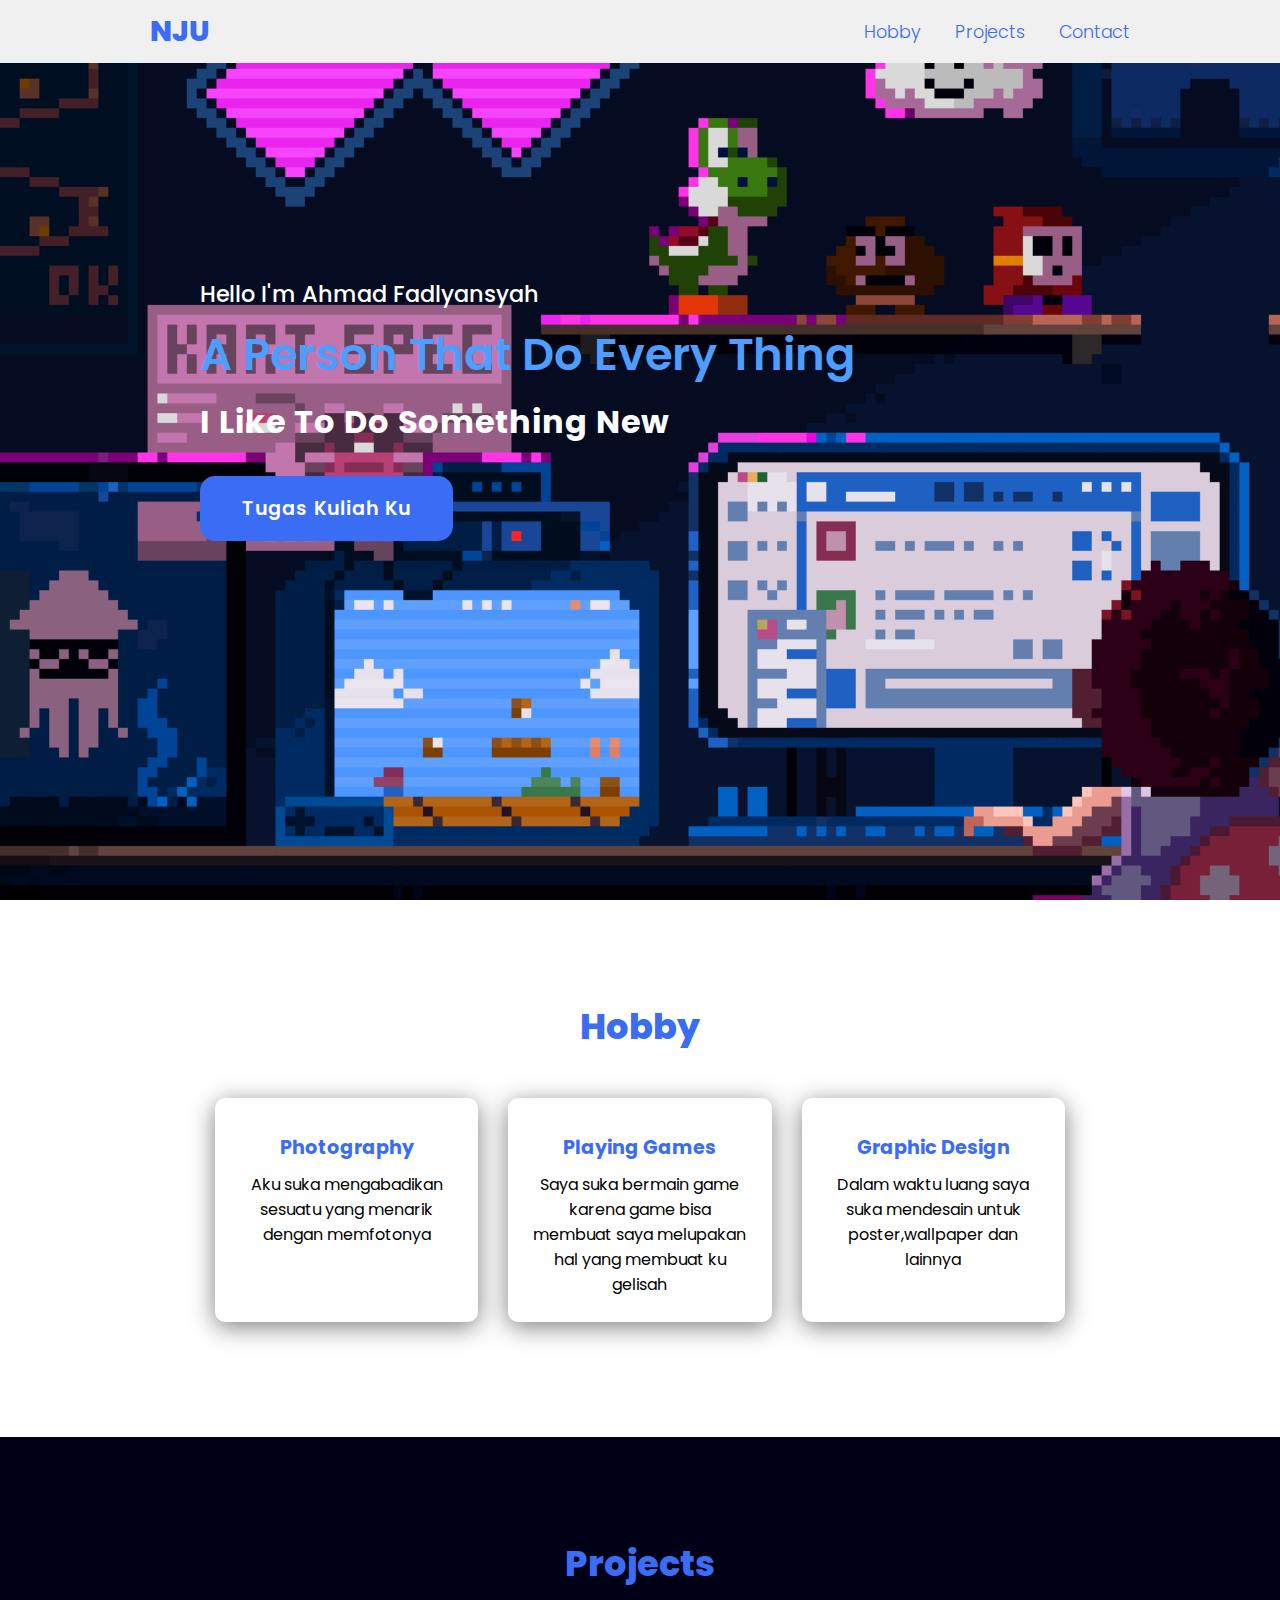
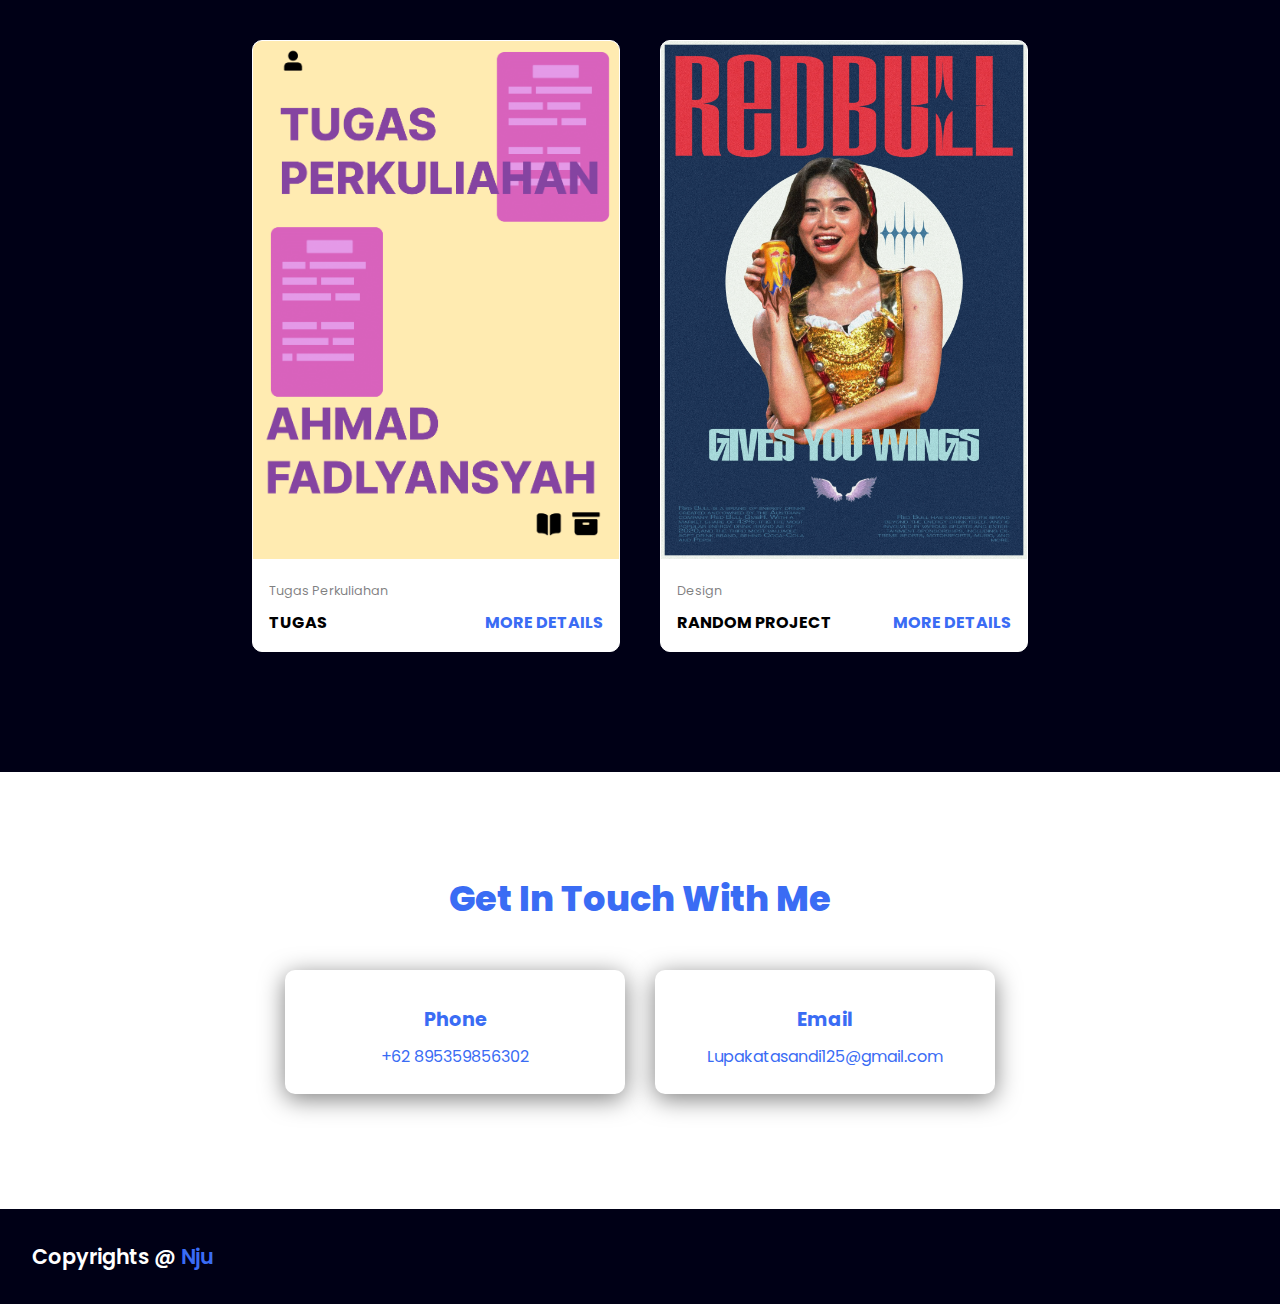
==== index.html @ f4922a9e "Update index.html" ====
<!DOCTYPE html>
<html lang="en">
<head>
    <meta charset="UTF-8">
    <meta http-equiv="X-UA-Compatible" content="IE=edge">
    <meta name="viewport" content="width=device-width, initial-scale=1.0">
    <link rel="stylesheet" href="css/style.css">
    <link rel="stylesheet" href="https://cdnjs.cloudflare.com/ajax/libs/font-awesome/6.0.0-beta3/css/all.min.css" integrity="sha512-Fo3rlrZj/k7ujTnHg4CGR2D7kSs0v4LLanw2qksYuRlEzO+tcaEPQogQ0KaoGN26/zrn20ImR1DfuLWnOo7aBA==" crossorigin="anonymous" referrerpolicy="no-referrer" />
    <link rel="apple-touch-icon" sizes="180x180" href="/apple-touch-icon.png">
    <link rel="icon" type="image/png" sizes="32x32" href="ico/favicon-32x32.png">
    <link rel="icon" type="image/png" sizes="16x16" href="ico/favicon-16x16.png">
    <link rel="manifest" href="ico/site.webmanifest">    <title>NJU;C</title>
</head>
<body>
    <header>
        <a class="logo" href="#">NJU</a>
        <nav class="navigation">
            <a href="#services">Hobby</a>
            <a href="#projects">Projects</a>
            <a href="#contact">Contact</a>
        </nav>
    </header>
    <section class="main" id="home">
        <div class="up">
            <a href="#home" class="btn-up"><i class="fas fa-arrow-alt-circle-up"></i></a> 
        </div>
        <div class="text">
            <h2>Hello I'm Ahmad Fadlyansyah<br><span>A Person That Do Every Thing</span></h2>
            <h3>I Like To Do Something New</h3>
            <a href="#projects" class="main-btn">Tugas Kuliah Ku</a>
        <div class="social-icons">
            <a href="" class="fb" target="_blank"><i class="fab fa-facebook"></i></a>
            <a href="" class="tw" target="_blank"><i class="fab fa-twitter"></i></a>
            <a href="https://www.instagram.com/nju_x/" class="ig" target="_blank"><i class="fab fa-instagram"></i></a>
            <a href="https://github.com/Njusx" class="gh" target="_blank"><i class="fab fa-github" ></i></a>
        </div>    
        </div>
    </section>
    <section class="cards" id="services">
        <h1 class="title">Hobby</h1>
        <div class="content">
            <div class="card">
                <div class="icon">
                     <i class="fas fa-terminal"></i>
                </div>
                <div class="info">
                    <h3>Photography</h3>
                    <p>Aku suka mengabadikan sesuatu yang menarik dengan memfotonya</p>
                </div>
            </div>
            <div class="card">
                <div class="icon">
                     <i class="fas fa-database"></i>
                </div>
                <div class="info">
                    <h3>Playing Games</h3>
                    <p>Saya suka bermain game karena game bisa membuat saya melupakan hal yang membuat ku gelisah</p>
                </div>
            </div>
            <div class="card">
                <div class="icon">
                     <i class="fas fa-pen-nib"></i>
                </div>
                <div class="info">
                    <h3>Graphic Design</h3>
                    <p>Dalam waktu luang saya suka mendesain untuk poster,wallpaper dan lainnya</p>
                </div>
            </div>
        </div>
    </section>
    <section class="projects" id="projects">
        <h2 class="title">Projects</h2>
        <div class="content">
            <div class="project-card">
                <div class="project-image">
                    <img src="images/p3.png" alt="Mountain-image">
                </div>
            <div class="project-info">
                <p class="project-catogrey">Tugas Perkuliahan</p>
                <strong class="project-title">
                    <span>Tugas</span>
                    <a class="more-details" href="#" target="_blank">More Details</a>
                </strong>
            </div>
            </div>
            <div class="project-card">
                <div class="project-image">
                    <img src="images/p2.jpg" alt="Mountain-image">
                </div>
            <div class="project-info">
                <p class="project-catogrey">Design</p>
                <strong class="project-title">
                    <span>Random Project</span>
                    <a class="more-details" href="#" target="_blank">More Details</a>
                </strong>
            </div>
            </div>
        </div>
    </section>
    <section class="contact" id="contact">
        <h2 class="title">Get In Touch With Me</h2>
        <div class="content">
            <div class="card">
                <div class="icon">
                    <i class="fas fa-phone"></i>
                </div>
                <div class="info">
                    <h3>Phone</h3>
                    <p><a href="tel:+62895359856302" target="_blank">+62 895359856302</a></p>
                </div>
            </div>
            <div class="card">
                <div class="icon">
                    <i class="fas fa-envelope"></i>
                </div>
                <div class="info">
                    <h3>Email</h3>
                    <p><a href="" target="_blank">Lupakatasandi125@gmail.com</a></p>
                </div>
            </div>
        </div>
    </section>
    <footer class="footer">
        <p class="footer-title">Copyrights @ <span>Nju</span></p>
        <div class="social-icons">
            <a href="" class="fb" target="_blank"><i class="fab fa-facebook"></i></a>
            <a href="" class="tw" target="_blank"><i class="fab fa-twitter"></i></a>
            <a href="https://www.instagram.com/nju_x/" class="ig" target="_blank"><i class="fab fa-instagram"></i></a>
            <a href="https://github.com/Njusx" class="gh" target="_blank"><i class="fab fa-github" ></i></a>
        </div>    
    </footer>
</body>
</html>
---- css/style.css ----
@import url('https://fonts.googleapis.com/css2?family=Poppins:ital,wght@1,800&display=swap');

* {
    padding: 0;
    margin: 0;
    box-sizing: border-box;
    scroll-behavior: smooth;
    font-family: Poppins, sans-serif;
}

header {
    background-color: #f0f0f0;
    position: fixed;
    display: flex;
    justify-content: space-between;
    align-items: center;
    z-index: 1000;
    width: 100%;
    padding: 10px 150px;
}

.logo {
    text-decoration: none;
    color: #3a6cf4;
    font-size: 1.8em;
    font-weight: 800;
    text-transform: uppercase;
}

.navigation a {
    text-decoration: none;
    color: #3a6cf4;
    font-size: 1.1em;
    font-weight: 300;
    padding-left: 30px;
}

.navigation a:hover {
    color: purple;
}

.fb,
.tw,
.ig,
.gh {
    font-size: 1.7em;
    padding-right: 30px;
    color: #fff;
}

.fb:hover {
    color: #0041f5;
}

.tw:hover {
    color: #2495b1;
}

.ig:hover {
    color: #db2d7b;
}

.gh:hover {
    color: #b37708;
}

section {
    padding: 100px 200px;
}

.main {
    width: 100%;
    min-height: 100vh;
    display: flex;
    align-items: center;
    background-image:url("../images/bg.gif");
    background-repeat: no-repeat;
    background-size: cover;
    background-attachment: fixed;
}

.main h2 {
    color: #fff;
    font-weight: 500;
    font-size: 1.4em;
}

.main h2 span {
    color: #4e9eff;
    font-size: 2em;
    font-weight: 600;
    display: inline-block;
    margin-top: 10px;
    position: relative;
}

.main h3 {
    color: #fff;
    font-size: 2em;
    font-weight: 700;
    letter-spacing: 1px;
    margin-top: 10px;
    margin-bottom: 30px;
}

.main-btn {
    text-decoration: none;
    color: #fff;
    background-color: #3a6cf4;
    font-size: 1.2em;
    font-weight: 600;
    display: inline-block;
    padding: 0.9375em 2.1875em;
    letter-spacing: 1px;
    border-radius: 15px;
    margin-bottom: 40px;
    transition: 0.7s ease;
}

.main-btn:hover {
    background-color: #0a49f6;
    transform: scale(1.1);
}

.title {
    display: flex;
    justify-content: center;
    color: #3a6cf4;
    font-size: 2.2em;
    font-weight: 800;
    margin-bottom: 30px;
}

.content {
    display: flex;
    justify-content: center;
    flex-direction: row;
    flex-wrap: nowrap;
}

.card {
    background-color: #fff;
    width: 21.25em;
    box-shadow: 0 5px 25px rgba(1 1 1 /50%);
    border-radius: 10px;
    padding: 25px;
    margin: 15px;
    transition: 0.7s ease;
}

.card:hover {
    transform: scale(1.1);
}

.icon {
    color: #3a6cf4e8;
    font-size: 8em;
    text-align: center;
}

.info h3 {
    color: #3a6cf4;
    font-size: 1.2em;
    font-weight: 700;
    margin: 10px;
}

.info {
    text-align: center;
}

.info a {
    text-decoration: none;
    color: #3a6cf4;
}

.info a:hover {
    color: #0a49f6;
}

.projects {
    background-color: #000016;
}

.project .content {
    margin-top: 30px;
}

.project-card {
    background-color: #fff;
    border: 1px solid #fff;
    min-height: 14em;
    width: 23em;
    overflow: hidden;
    border-radius: 10px;
    margin: 20px;
    transition: 0.7s ease;
}

.project-image img {
    width: 100%;
}

.project-card:hover {
    transform: scale(1.1);
}

.project-card:hover .project-image {
    opacity: 0.8;
}

.project-info {
    padding: 1em;
}

.project-catogrey {
    font-size: 0.8em;
    color: rgb(1 1 1 /50%);
}

.project-title {
    display: flex;
    justify-content: space-between;
    text-transform: uppercase;
    margin-top: 10px;
}

.more-details {
    text-decoration: none;
    color: #3a6cf4;
}

.more-details:hover {
    color: purple;
}

.up {
    text-align: center;
    font-size: 2.30em;
}

.up .btn-up {
    text-decoration: none;
    color: #3a6cf4;
    font-weight: 600;
    display: flex;
    transition: 0.7s ease;
    position: fixed;
    right: 10px;
    bottom: 5px;
    cursor: pointer;
}

.btn-up:hover {
    color: #0a49f6;
    transform: scale(1.1);
}

.footer {
    background-color: #000016;
    color: #fff;
    padding: 2em;
    display: flex;
    justify-content: space-between;
}

.footer-title {
    font-size: 1.3em;
    font-weight: 600;
}

.footer-title span {
    color: #3a6cf4;
}

.footer-title span:hover {
    color: #0a49f6;
}

.footer .social-icons a {
    font-size: 1.3em;
    padding: 0 12px 0 0;
}

@media(max-width:1023px) {
    header {
        padding: 12px 20px;
    }

    .navigation a {
        padding-left: 10px;
    }

    .title {
        font-size: 1.8em;
    }

    section {
        padding: 80px 20px;
    }

    .main h2 {
        font-size: 1em;
    }

    .main h3 {
        font-size: 1.6em;
    }

    .content {
        flex-direction: column;
        align-items: center;
    }
}

@media(max-width:641px) {
    body {
        font-size: 12px;
    }

    .main h2 {
        font-size: 0.8em;
    }

    .main h3 {
        font-size: 1.4em;
    }
}

@media(max-width:300px) {
    body {
        font-size: 12px;
    }
}
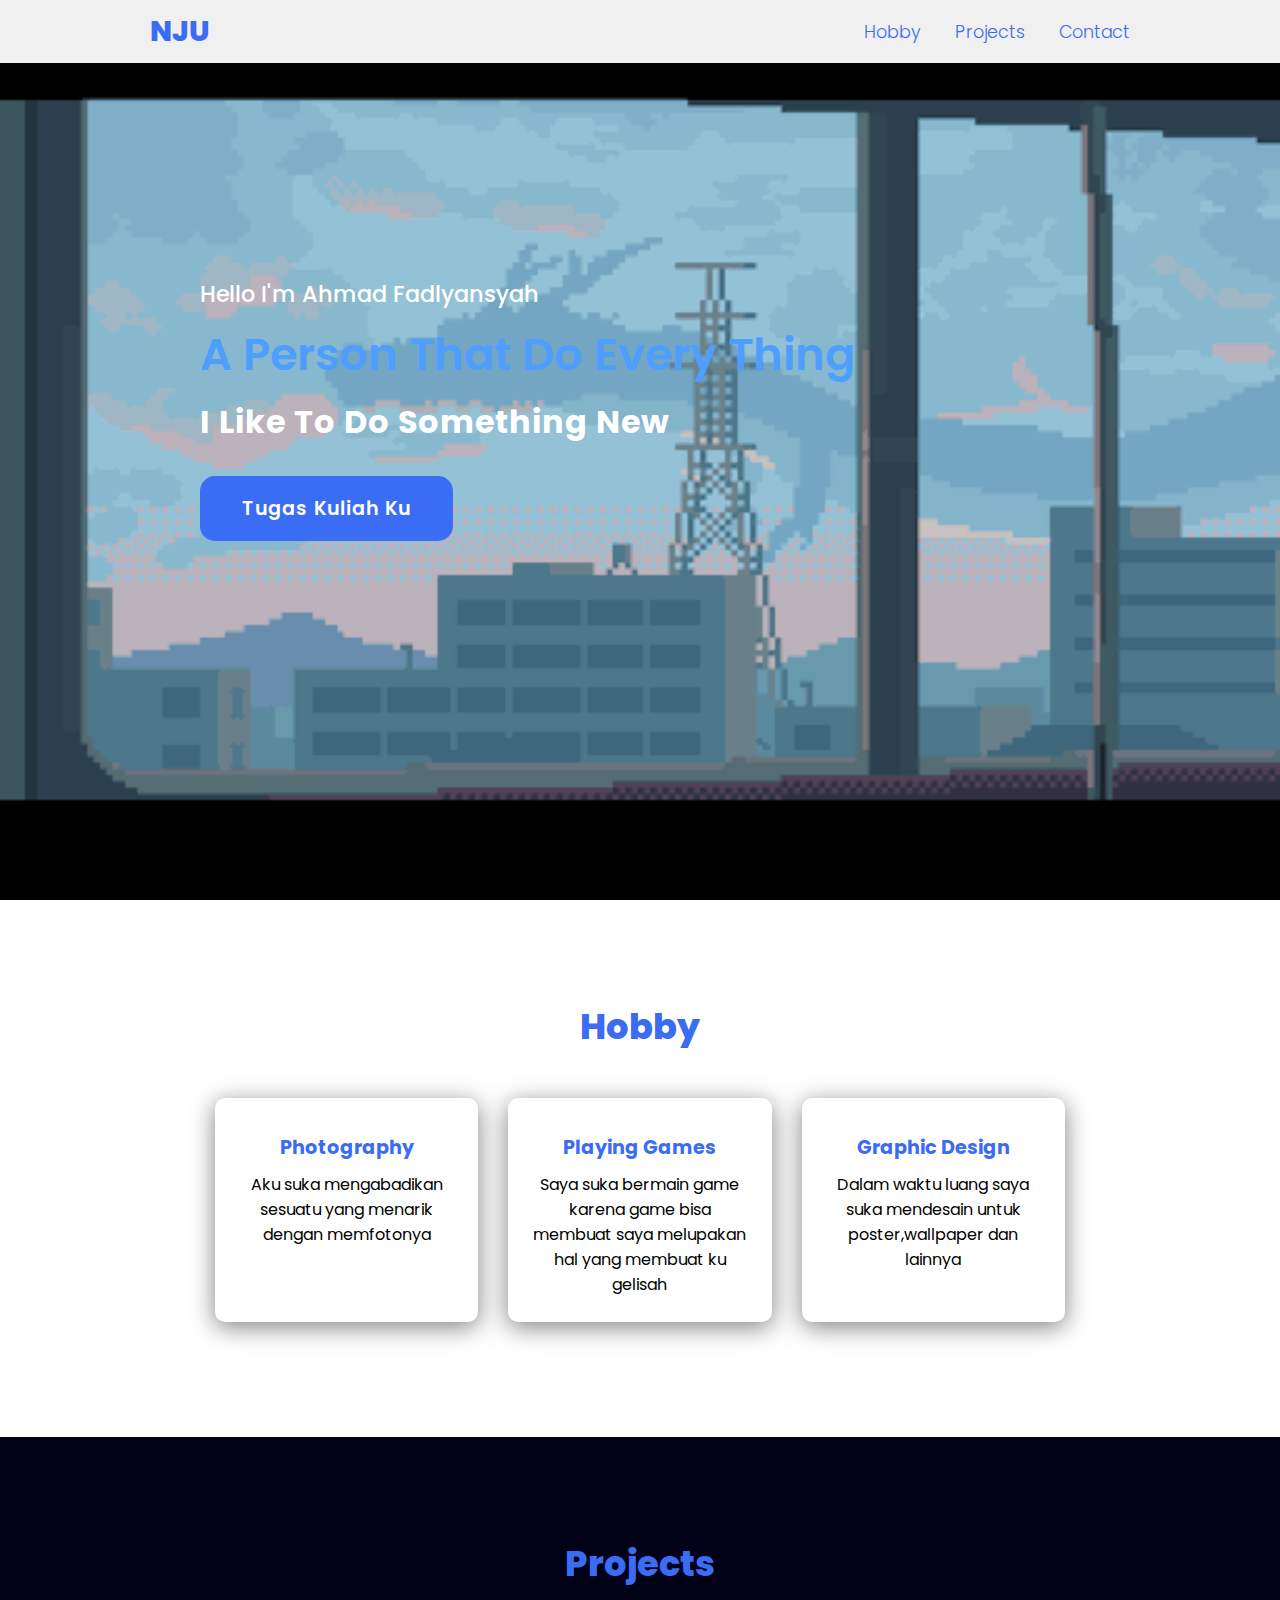
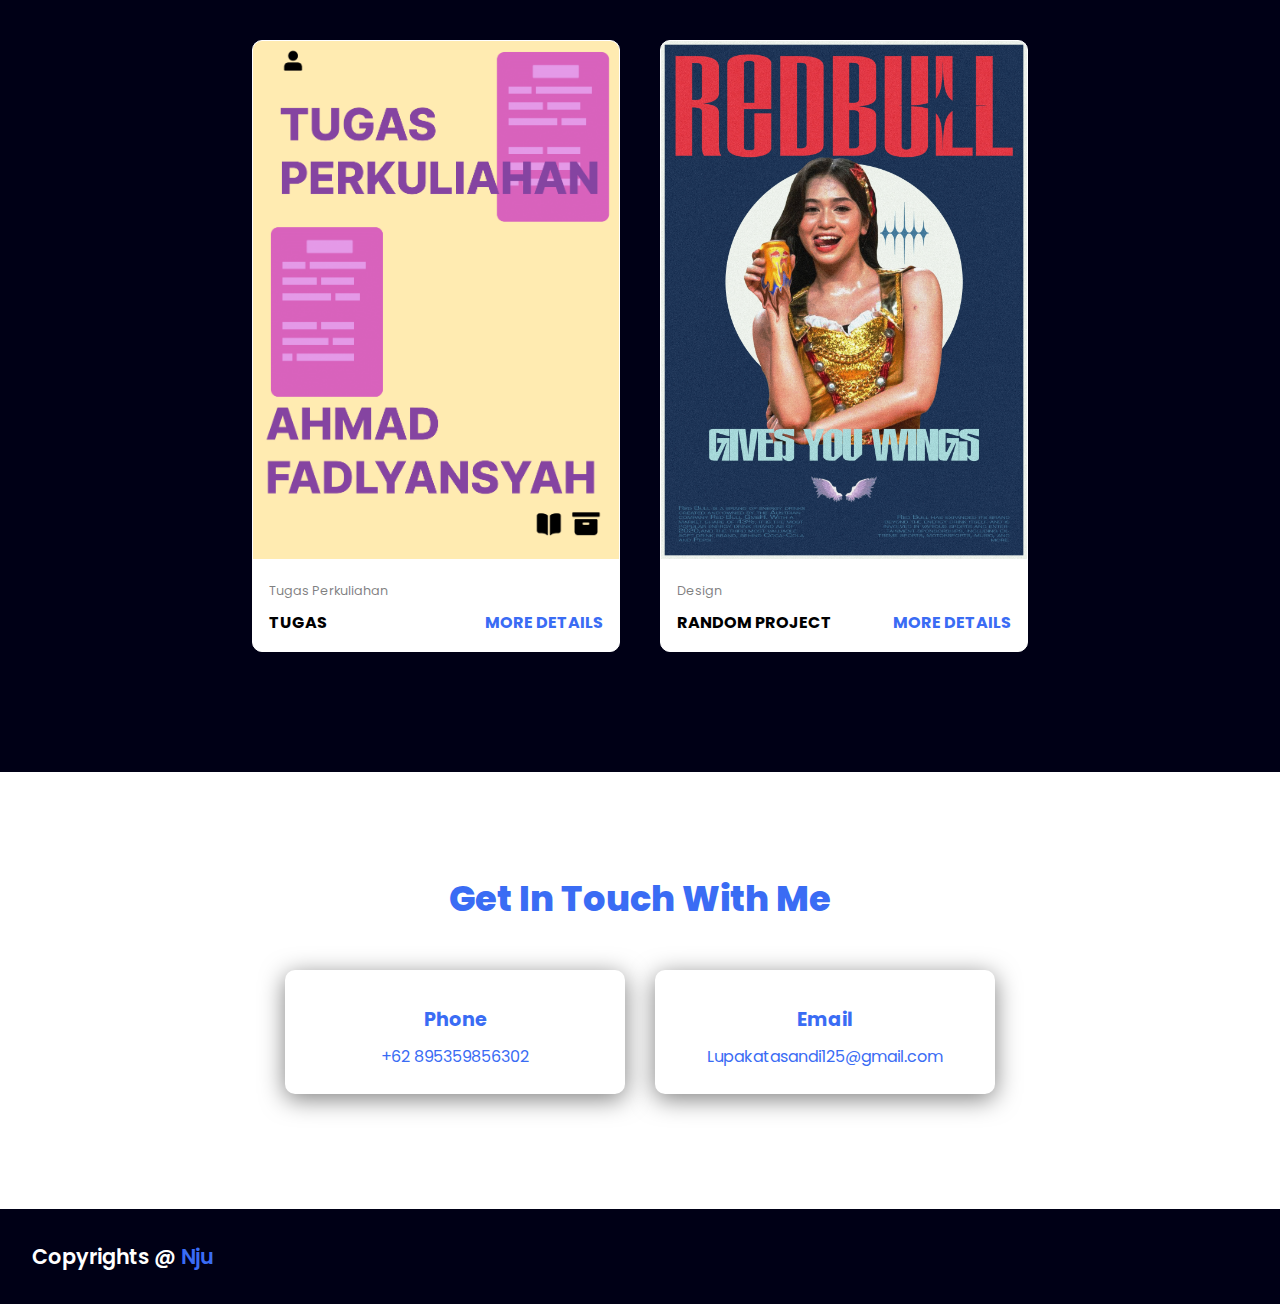
==== commit 9d55dc53: "Update index.html" ====
--- a/index.html
+++ b/index.html
@@ -79,7 +79,7 @@
                 <p class="project-catogrey">Tugas Perkuliahan</p>
                 <strong class="project-title">
                     <span>Tugas</span>
-                    <a class="more-details" href="#" target="_blank">More Details</a>
+                    <a class="more-details" href="Tugas.html" target="_blank">More Details</a>
                 </strong>
             </div>
             </div>
--- a/css/style.css
+++ b/css/style.css
@@ -73,7 +73,7 @@
     min-height: 100vh;
     display: flex;
     align-items: center;
-    background-image:url("../images/bg.gif");
+    background-image:url("../images/W1.gif");
     background-repeat: no-repeat;
     background-size: cover;
     background-attachment: fixed;
@@ -331,4 +331,4 @@
     body {
         font-size: 12px;
     }
-}+}
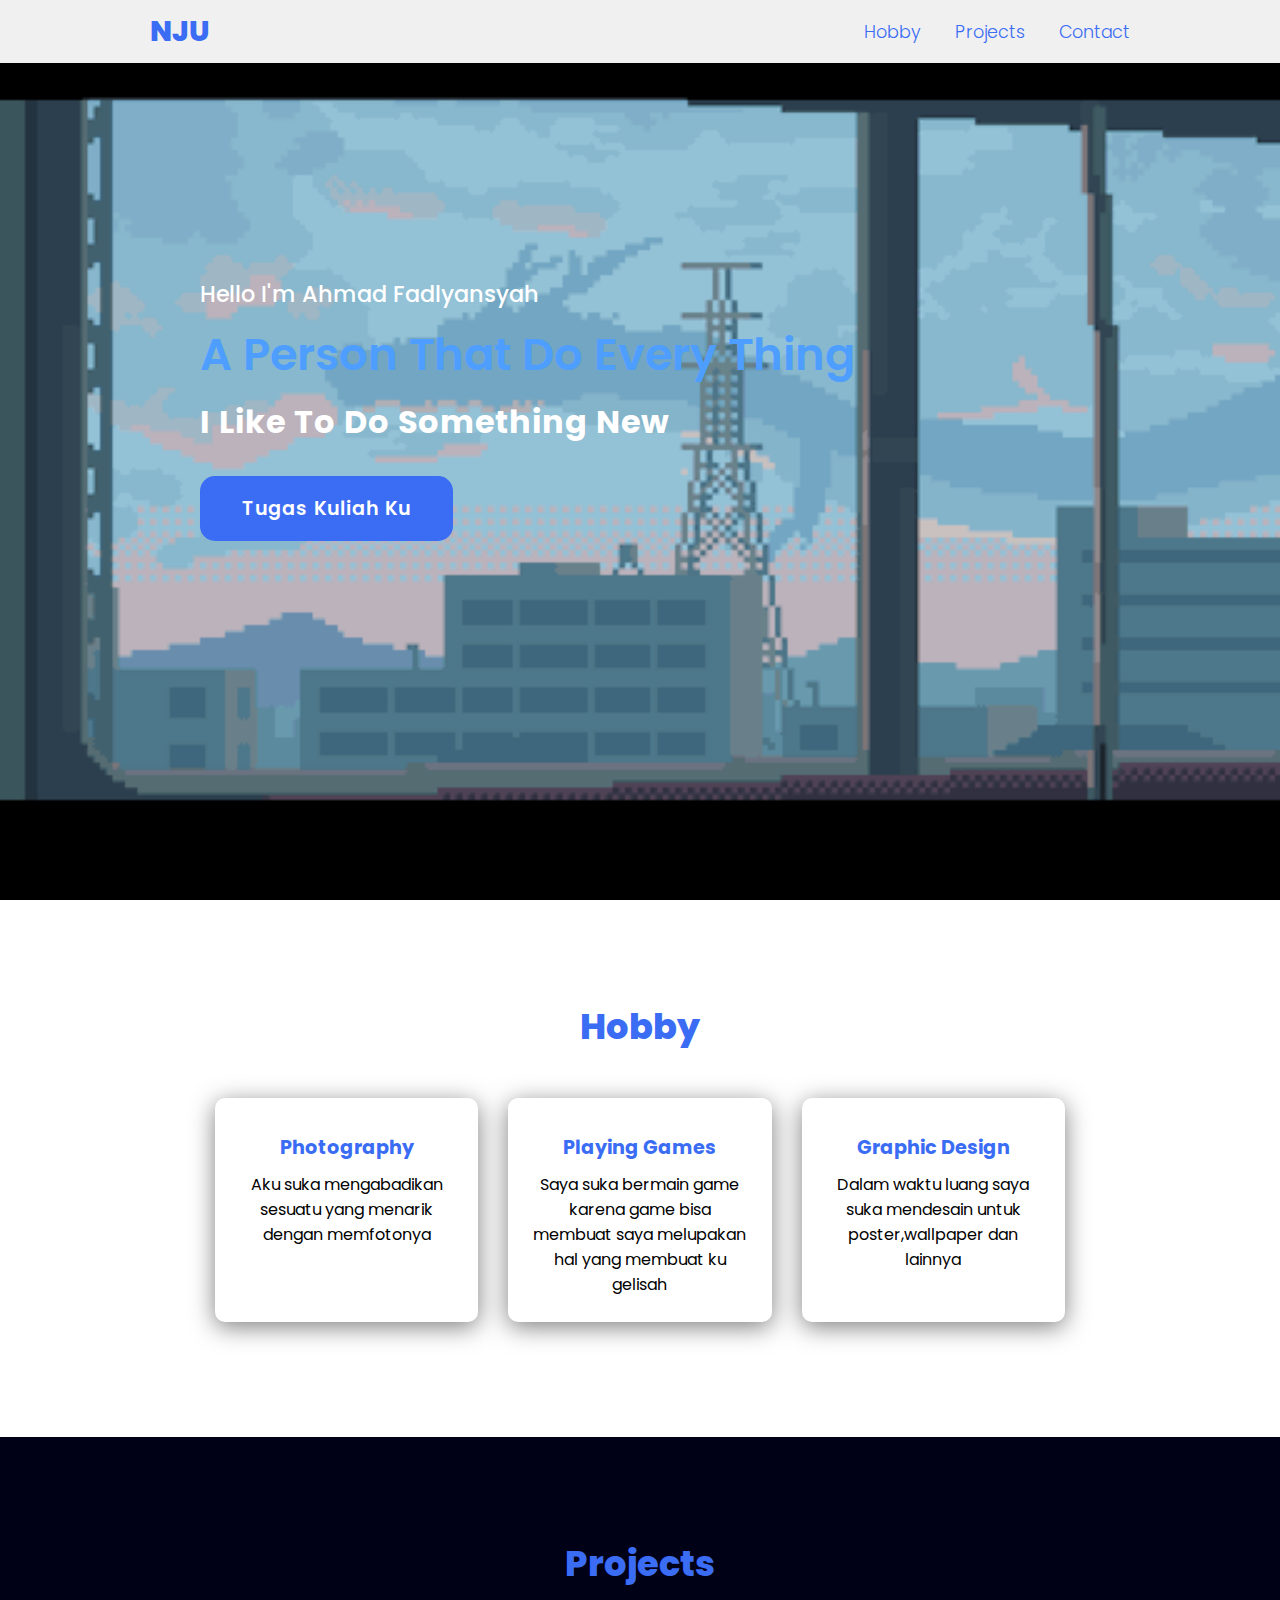
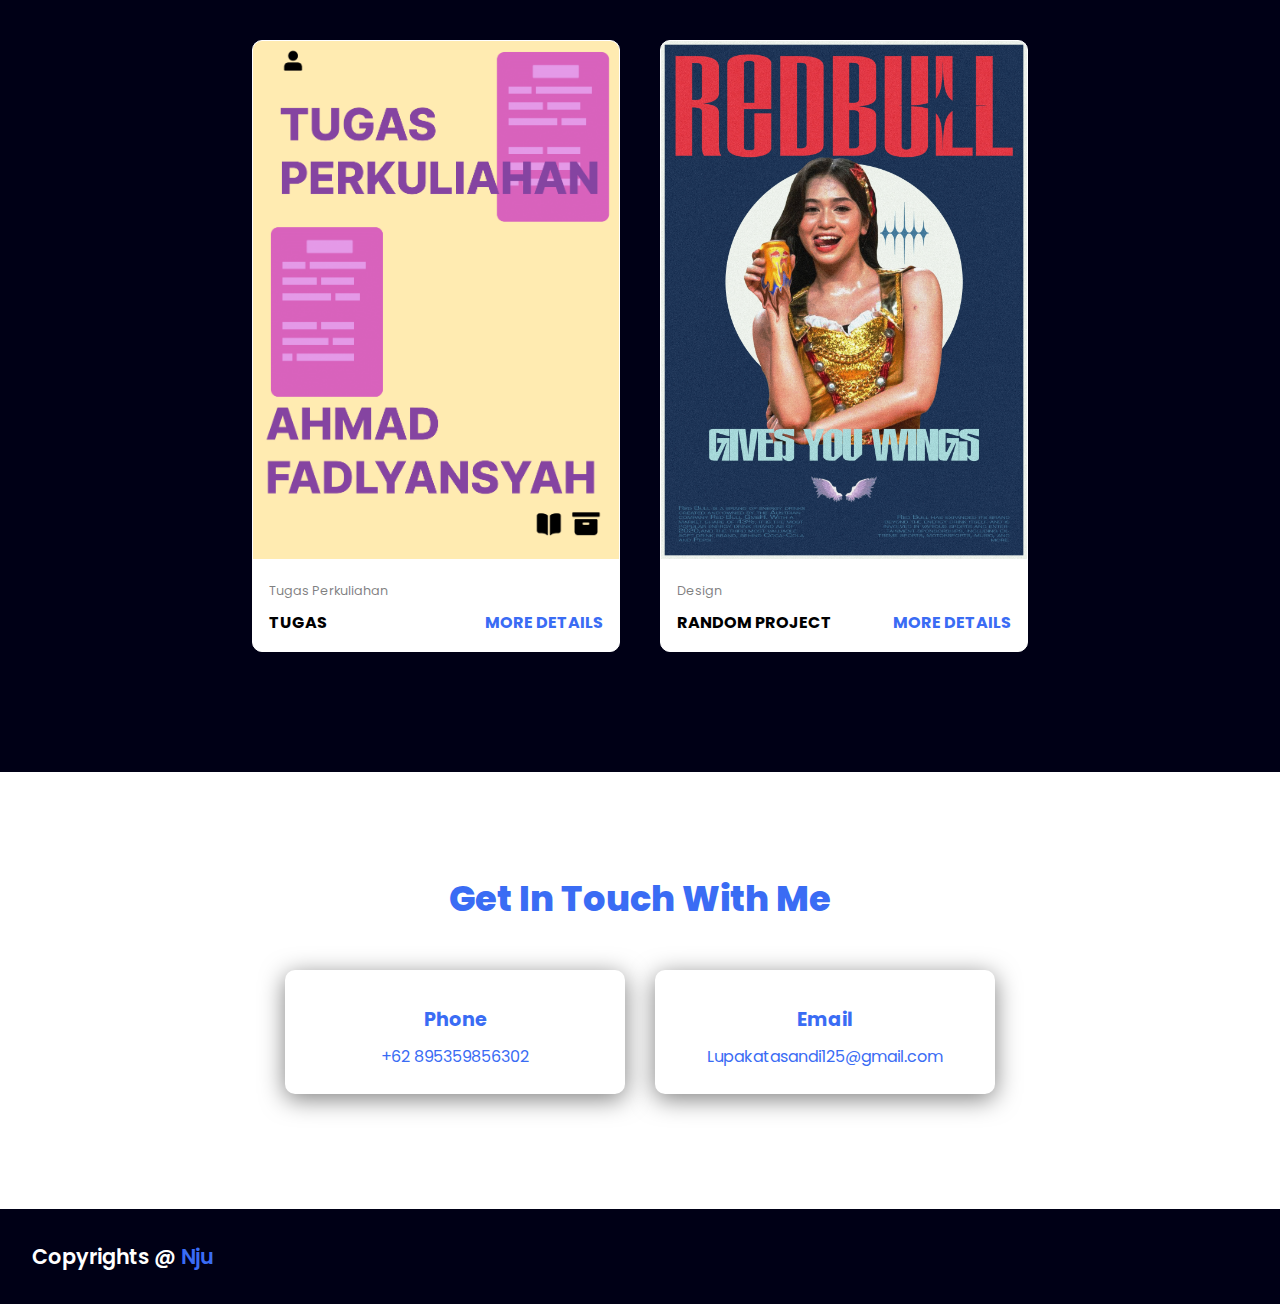
==== commit 55811fa7: "Update index.html" ====
--- a/index.html
+++ b/index.html
@@ -79,7 +79,7 @@
                 <p class="project-catogrey">Tugas Perkuliahan</p>
                 <strong class="project-title">
                     <span>Tugas</span>
-                    <a class="more-details" href="Tugas.html" target="_blank">More Details</a>
+                    <a class="more-details" href="Tugas.html" target="">More Details</a>
                 </strong>
             </div>
             </div>
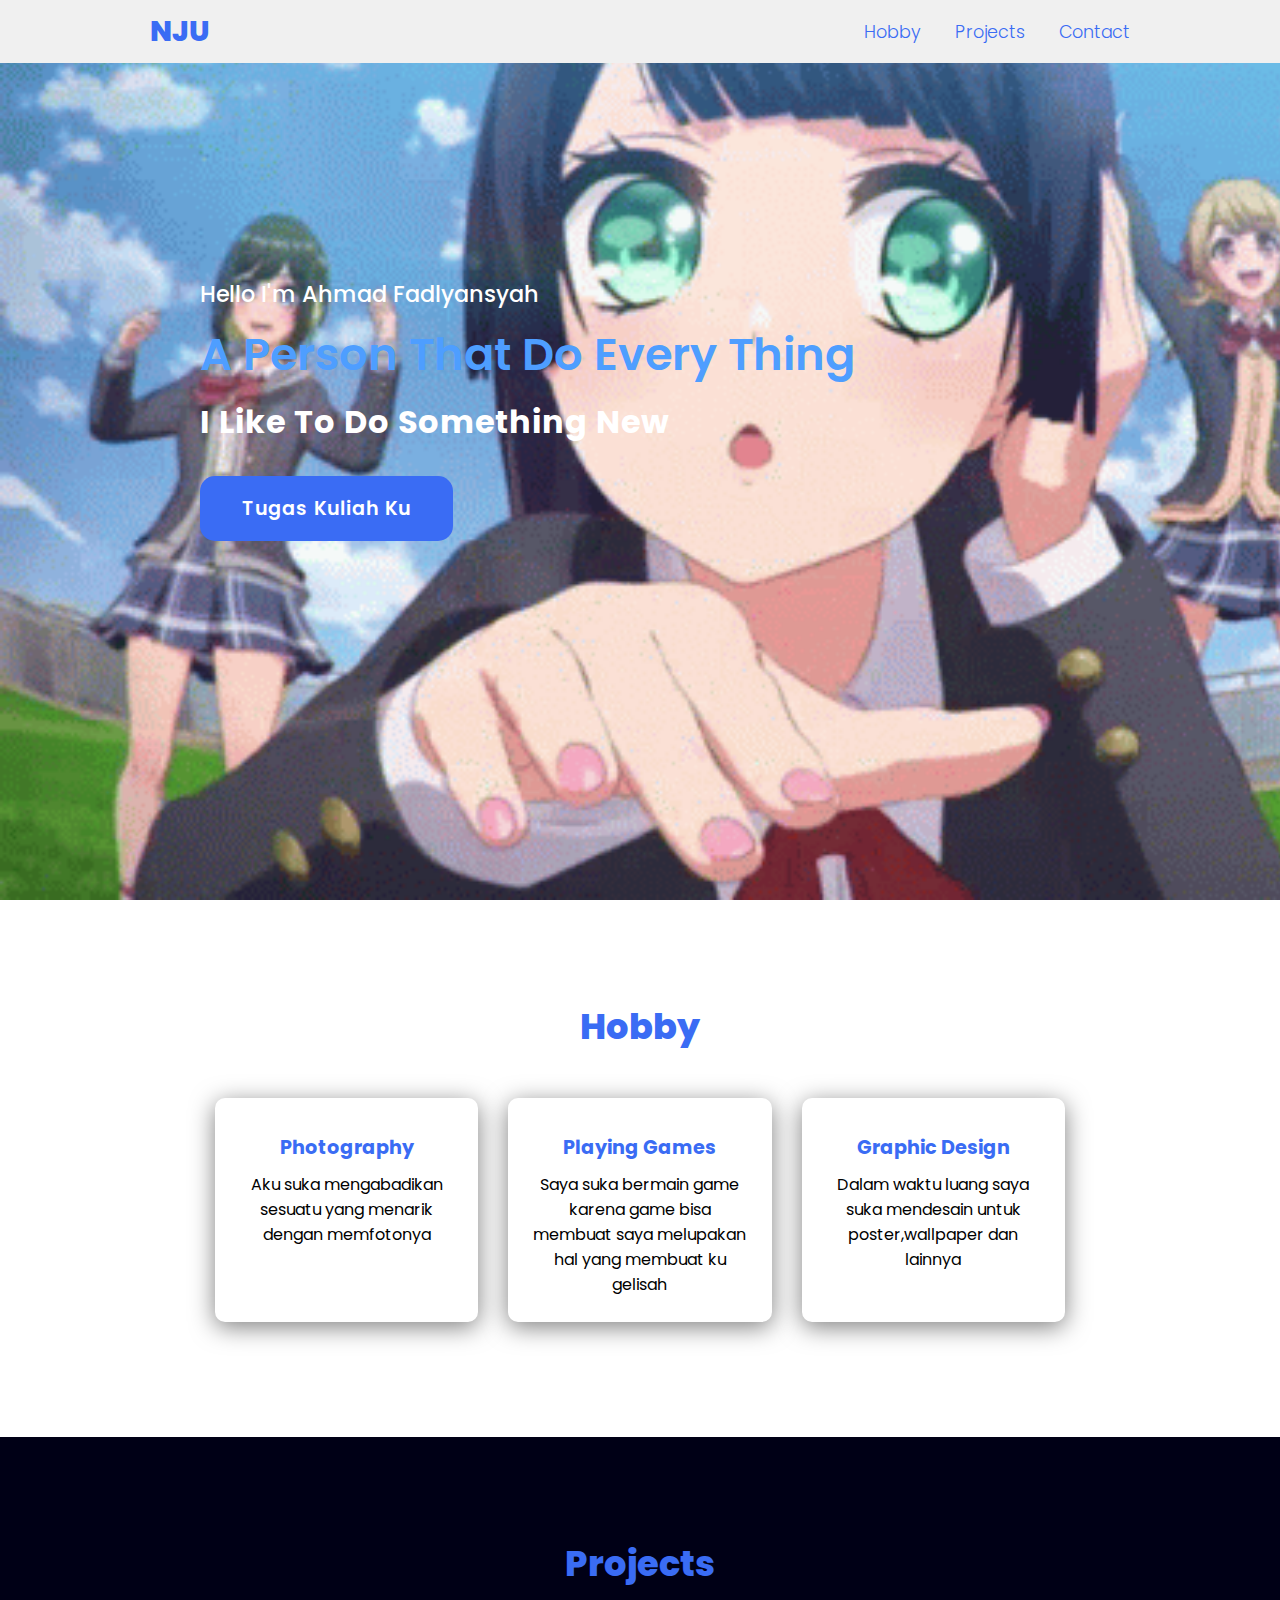
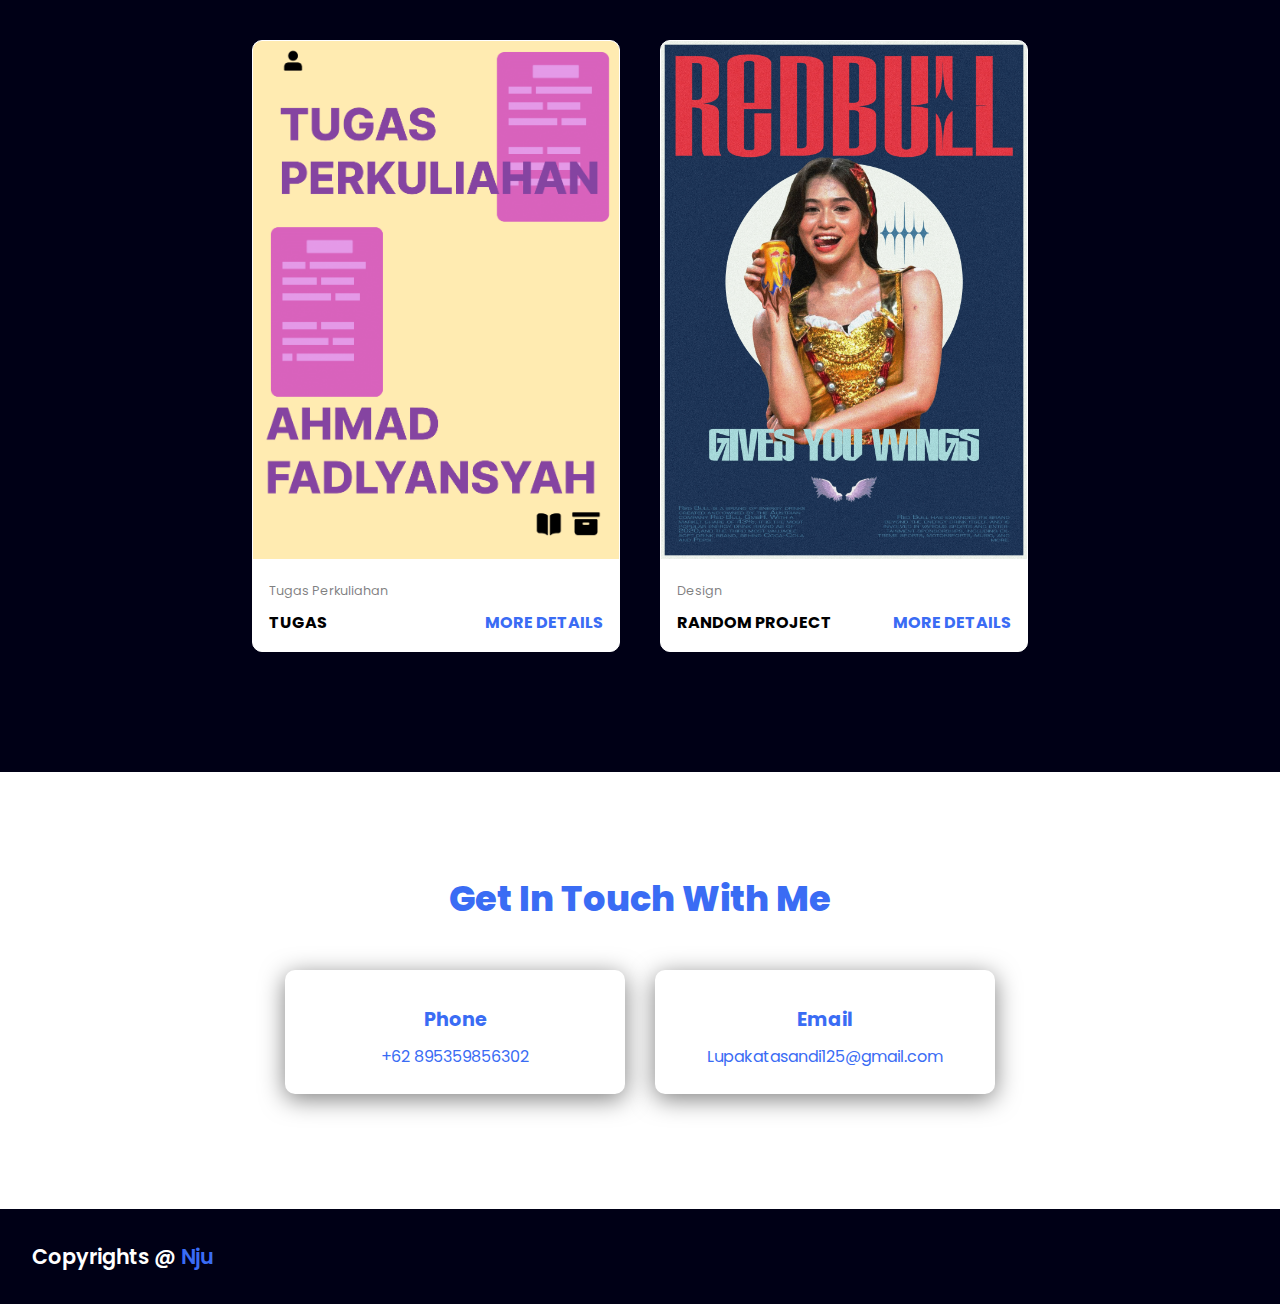
==== commit 8c3e0a90: "Update index.html" ====
--- a/index.html
+++ b/index.html
@@ -79,7 +79,7 @@
                 <p class="project-catogrey">Tugas Perkuliahan</p>
                 <strong class="project-title">
                     <span>Tugas</span>
-                    <a class="more-details" href="Tugas.html" target="">More Details</a>
+                    <a class="more-details" href="Tugas.html" >More Details</a>
                 </strong>
             </div>
             </div>
@@ -91,7 +91,7 @@
                 <p class="project-catogrey">Design</p>
                 <strong class="project-title">
                     <span>Random Project</span>
-                    <a class="more-details" href="#" target="_blank">More Details</a>
+                    <a class="more-details" href="#" >More Details</a>
                 </strong>
             </div>
             </div>
--- a/css/style.css
+++ b/css/style.css
@@ -73,7 +73,7 @@
     min-height: 100vh;
     display: flex;
     align-items: center;
-    background-image:url("../images/W1.gif");
+    background-image:url("../images/Ajoget.gif");
     background-repeat: no-repeat;
     background-size: cover;
     background-attachment: fixed;
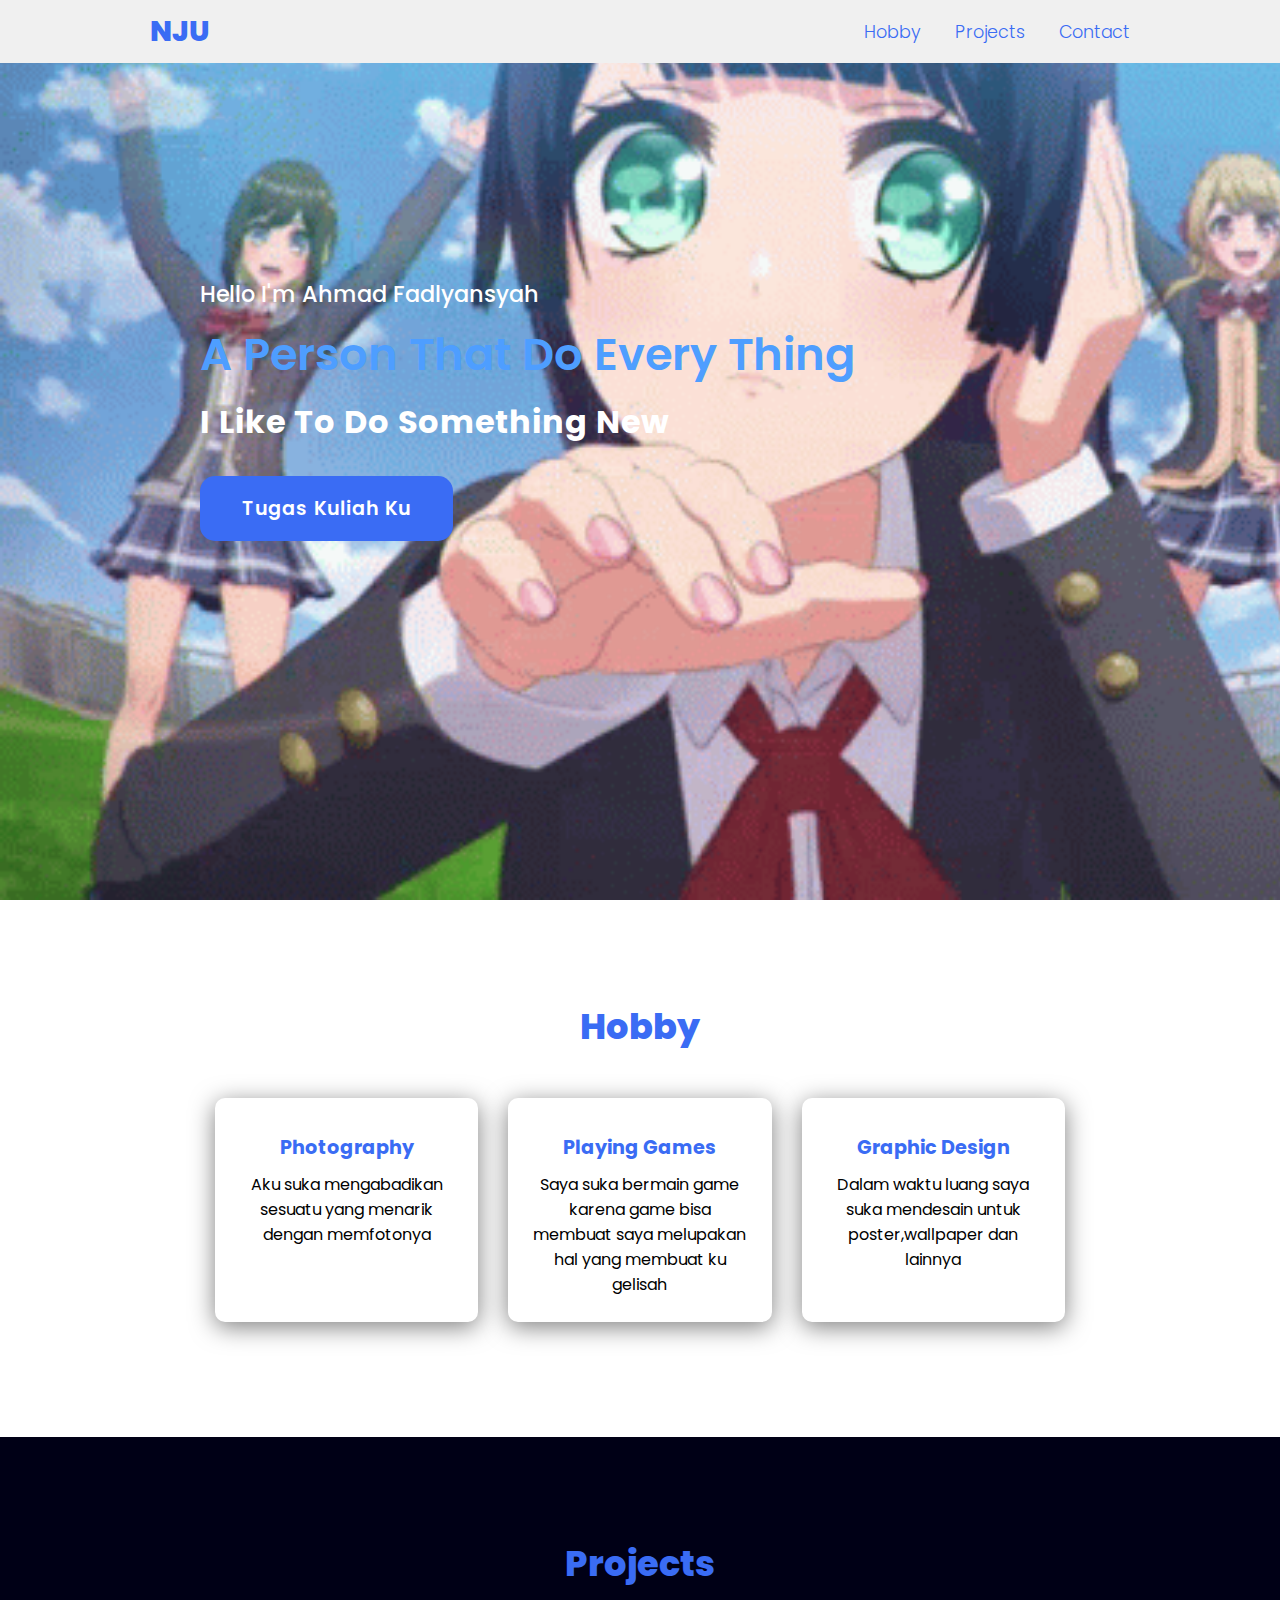
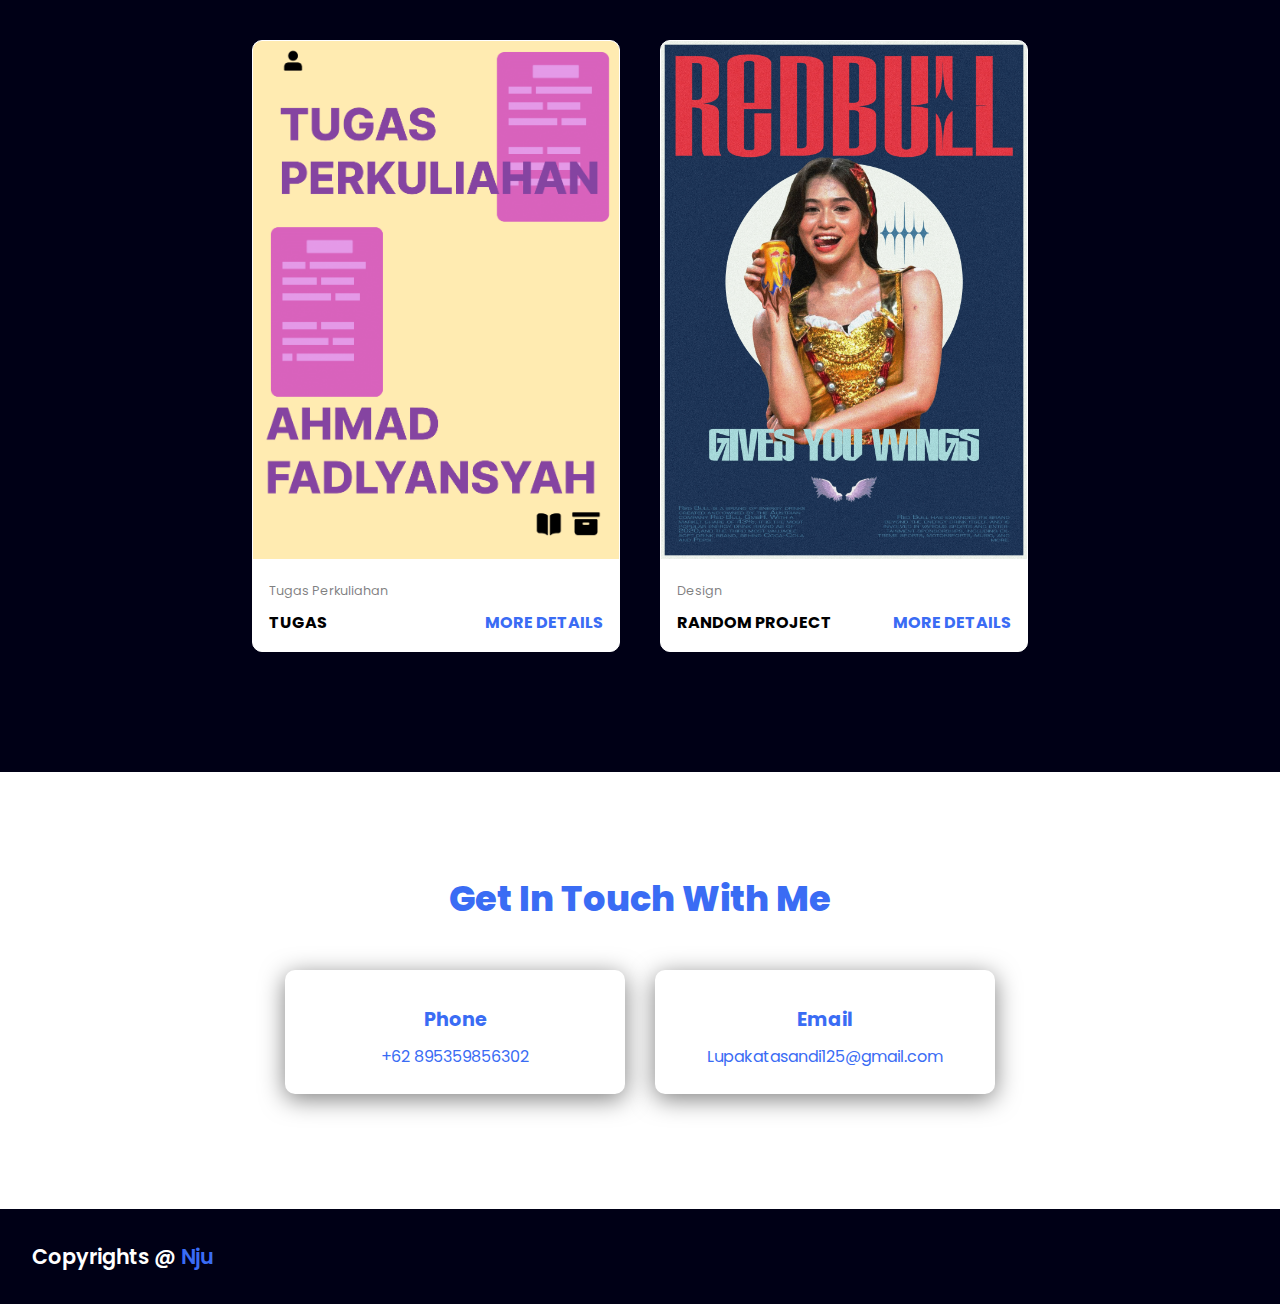
==== commit 40359d54: "Update index.html" ====
--- a/index.html
+++ b/index.html
@@ -91,7 +91,7 @@
                 <p class="project-catogrey">Design</p>
                 <strong class="project-title">
                     <span>Random Project</span>
-                    <a class="more-details" href="#" >More Details</a>
+                    <a class="more-details" href="RP.html" >More Details</a>
                 </strong>
             </div>
             </div>
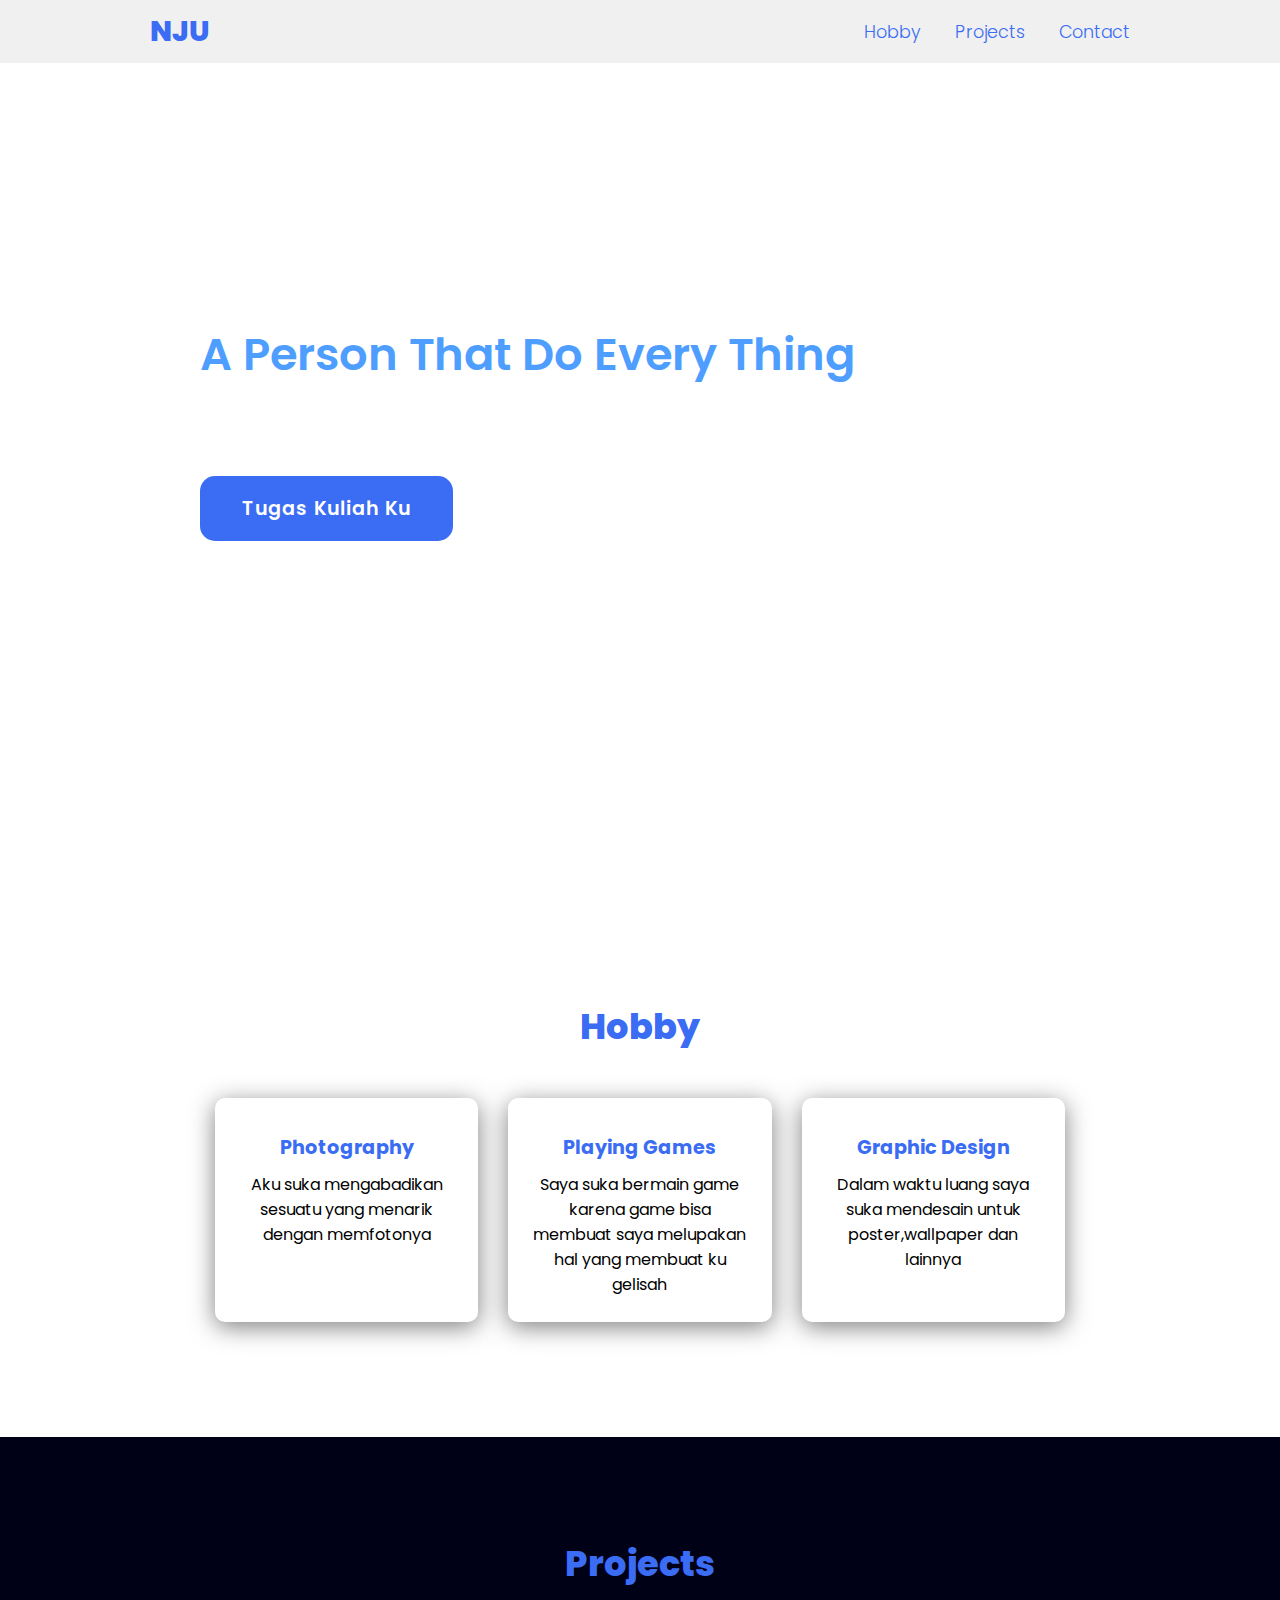
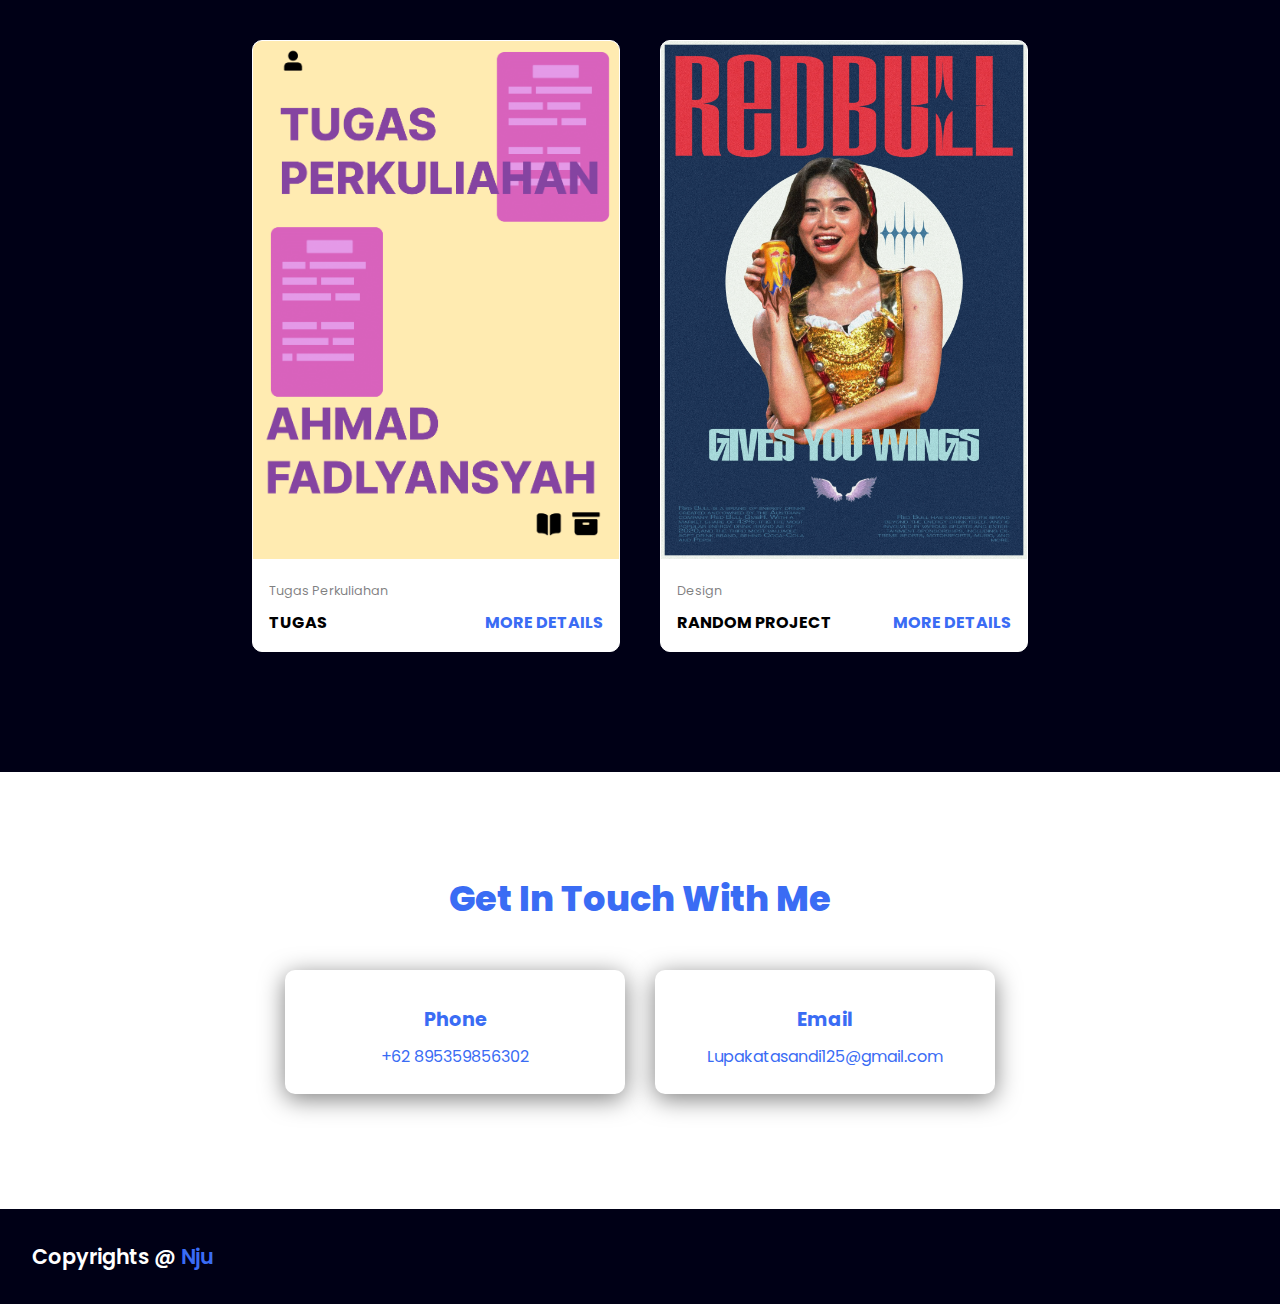
==== commit 3a5a0173: "Update index.html" ====
--- a/index.html
+++ b/index.html
@@ -1,6 +1,7 @@
 <!DOCTYPE html>
 <html lang="en">
 <head>
+    <meta name="google-site-verification" content="cuYhyUbhX8VbrWMsmDrzmLfpbSVtSmkQs_ZiIdL2JU4" />
     <meta charset="UTF-8">
     <meta http-equiv="X-UA-Compatible" content="IE=edge">
     <meta name="viewport" content="width=device-width, initial-scale=1.0">
--- a/css/style.css
+++ b/css/style.css
@@ -73,7 +73,7 @@
     min-height: 100vh;
     display: flex;
     align-items: center;
-    background-image:url("../images/Ajoget.gif");
+    background-image:url("../images/kisskath.gif");
     background-repeat: no-repeat;
     background-size: cover;
     background-attachment: fixed;
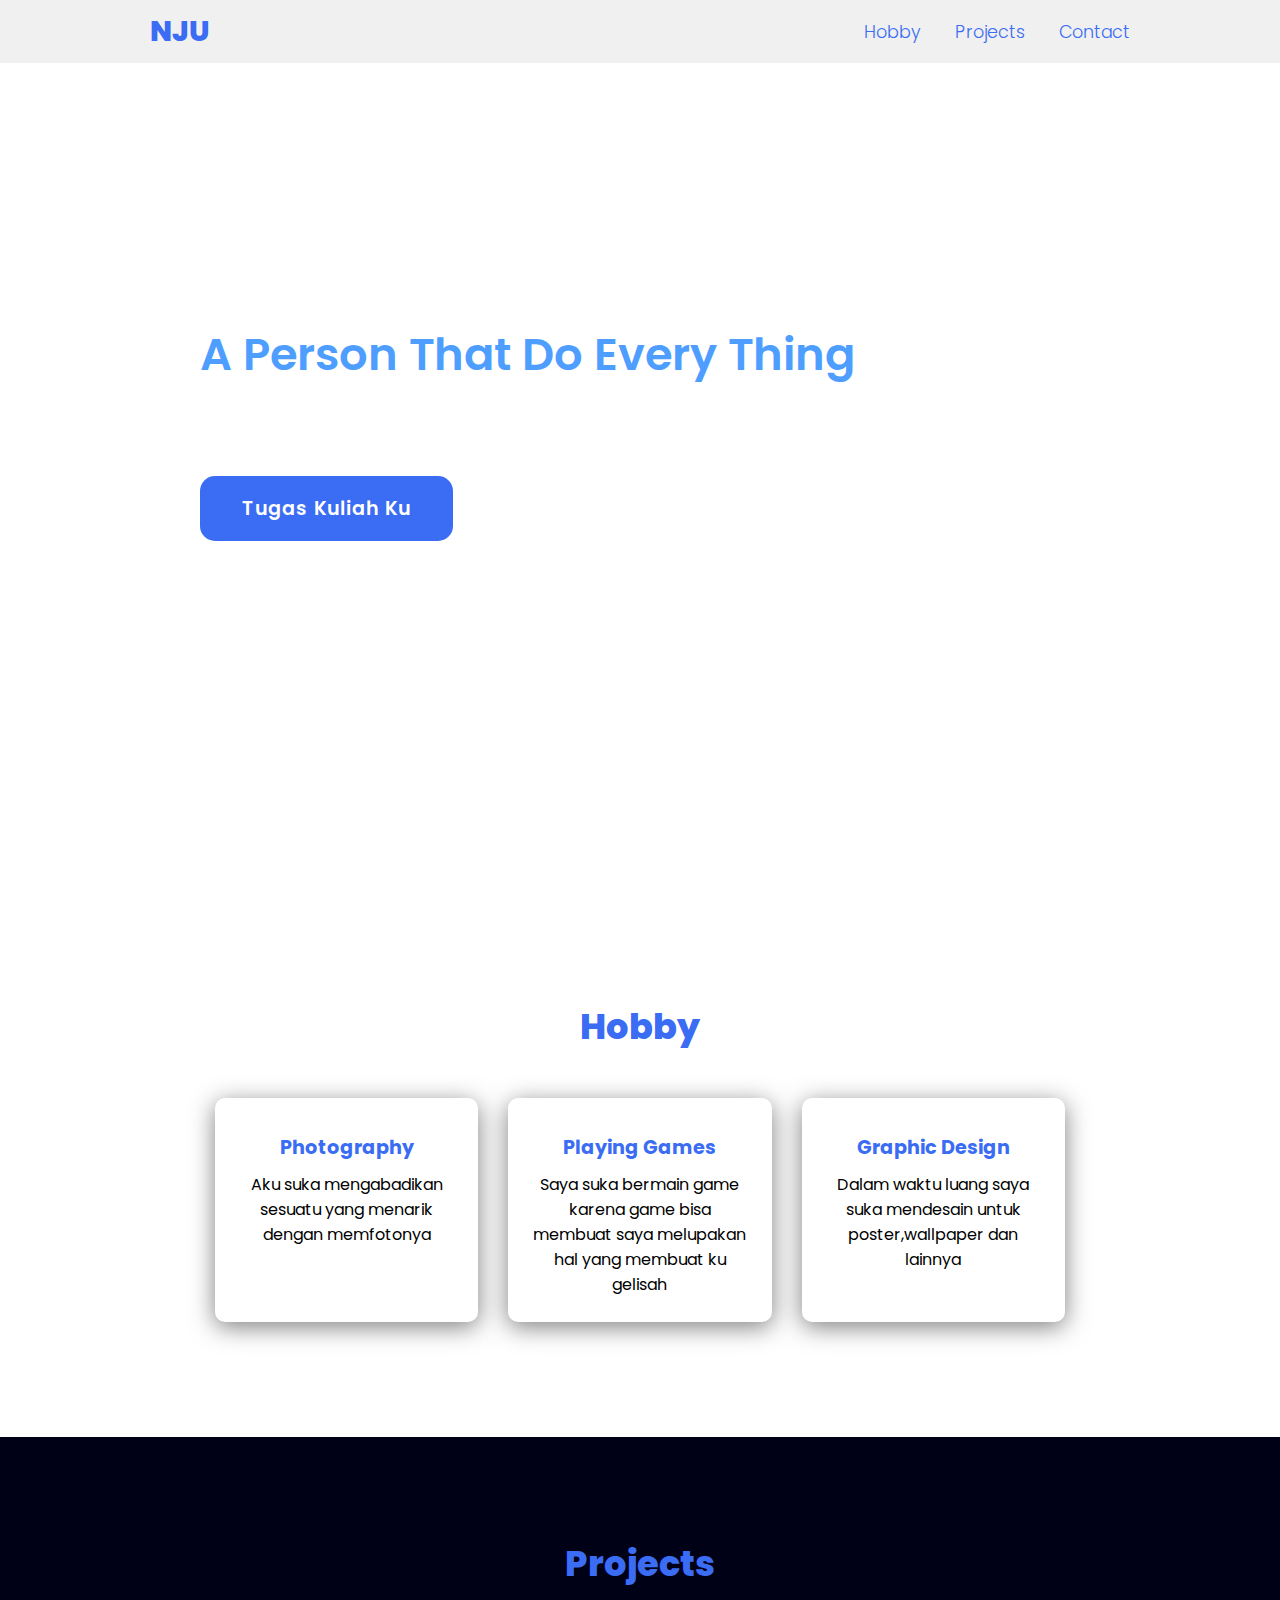
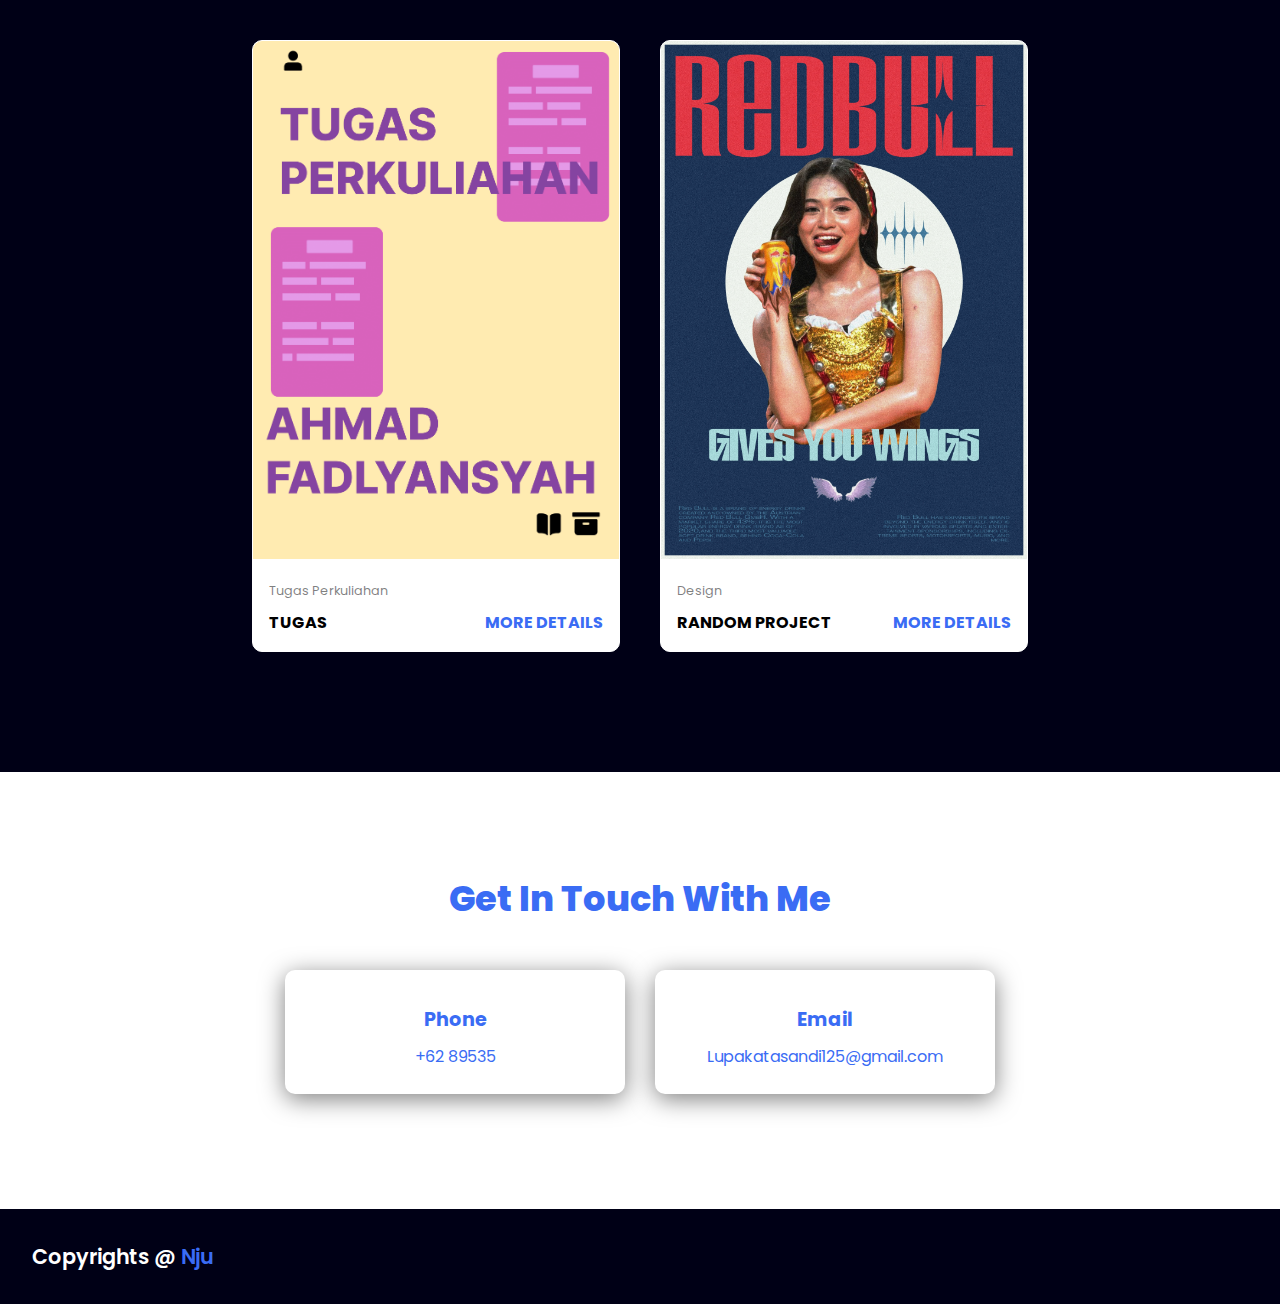
==== commit b202f8dc: "Update index.html" ====
--- a/index.html
+++ b/index.html
@@ -107,7 +107,7 @@
                 </div>
                 <div class="info">
                     <h3>Phone</h3>
-                    <p><a href="tel:+62895359856302" target="_blank">+62 895359856302</a></p>
+                    <p><a href="tel:+62895359856302" target="_blank">+62 89535</a></p>
                 </div>
             </div>
             <div class="card">
